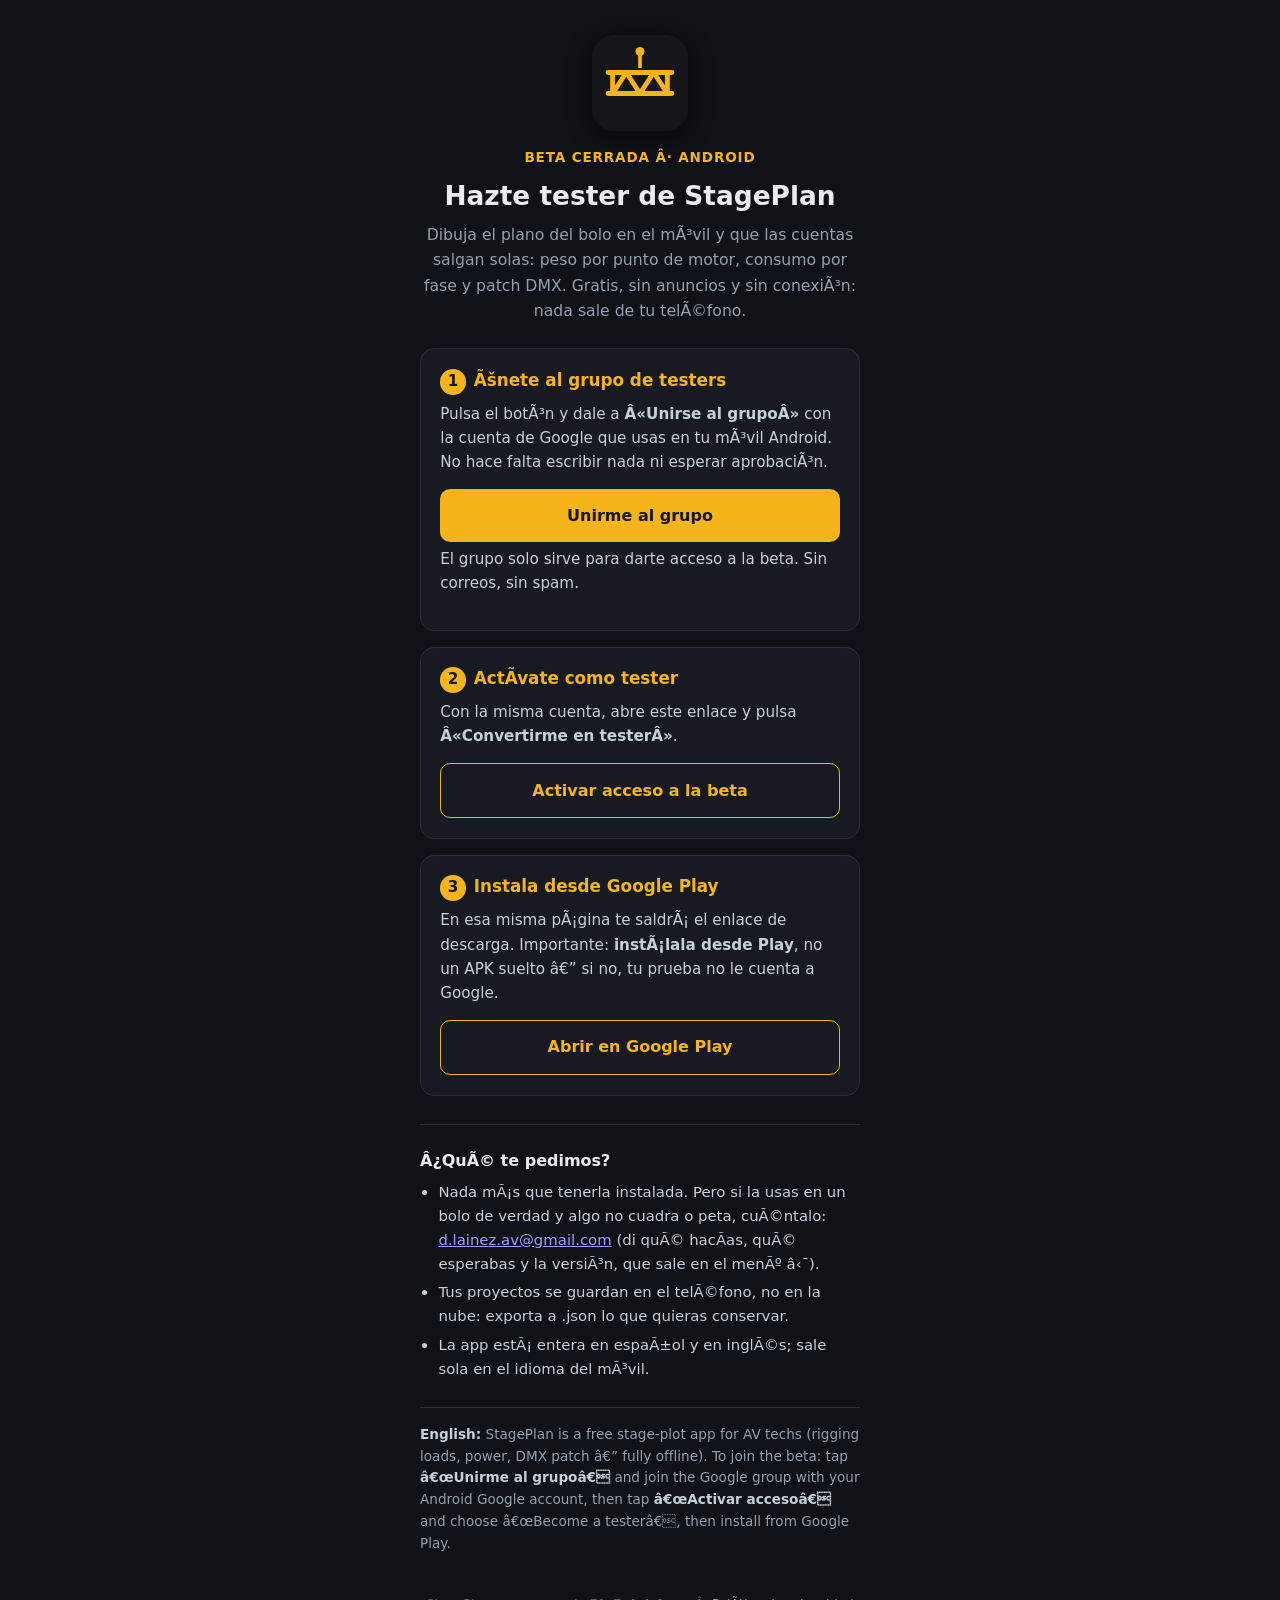
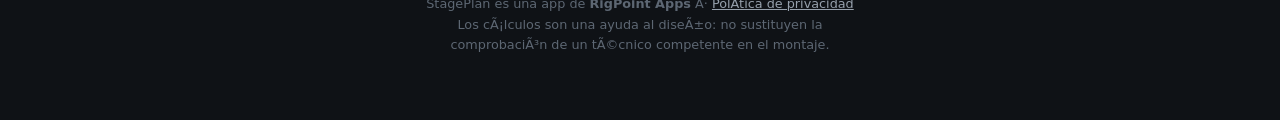
==== index.html @ bc7344dc "Landing de testers de StagePlan y politica de privacidad Co-Authored-By: Claude Fable 5 <noreply@ant" ====
﻿<!doctype html>
<html lang="es">
<head>
<meta charset="utf-8">
<meta name="viewport" content="width=device-width, initial-scale=1">
<title>Hazte tester de StagePlan</title>
<meta name="description" content="Ãšnete a la beta de StagePlan: planos de escenario con el peso, el consumo y el DMX calculados solos. Gratis y sin conexiÃ³n.">
<style>
  :root{ color-scheme: dark }
  *{ box-sizing:border-box }
  body{ margin:0; background:#0f1216; color:#e8ecf0;
        font:16px/1.6 system-ui,-apple-system,"Segoe UI",Roboto,sans-serif }
  main{ max-width:30rem; margin:0 auto; padding:2.2rem 1.25rem 4rem }
  .logo{ display:block; width:96px; height:96px; margin:0 auto 1rem;
         border-radius:22px; box-shadow:0 6px 24px rgba(0,0,0,.45) }
  h1{ font-size:1.65rem; text-align:center; margin:0 0 .3rem }
  .sub{ color:#96a0ac; text-align:center; margin:0 0 1.6rem; font-size:.98rem }
  .pill{ display:block; text-align:center; color:#f4b41a; font-weight:600;
         font-size:.85rem; letter-spacing:.06em; text-transform:uppercase;
         margin-bottom:.4rem }
  .paso{ border:1px solid #2a303a; border-radius:14px; background:#171b21;
         padding:1.1rem 1.2rem 1.25rem; margin:1rem 0 }
  .paso h2{ font-size:1.05rem; margin:0 0 .45rem; color:#f4b41a }
  .paso h2 span{ display:inline-block; width:1.6rem; height:1.6rem; line-height:1.6rem;
         text-align:center; background:#f4b41a; color:#14161a; border-radius:50%;
         font-size:.95rem; margin-right:.5rem; font-weight:700 }
  .paso p{ margin:.3rem 0 .9rem; color:#c7cfd8; font-size:.95rem }
  .btn{ display:block; text-align:center; text-decoration:none; font-weight:700;
        padding:.85rem 1rem; border-radius:10px; font-size:1rem }
  .btn-amber{ background:#f4b41a; color:#14161a }
  .btn-line{ border:1.5px solid #f4b41a; color:#f4b41a }
  .nota{ color:#96a0ac; font-size:.85rem; margin:.6rem 0 0 }
  .que{ margin:1.8rem 0 0; border-top:1px solid #2a303a; padding-top:1.4rem }
  .que h3{ font-size:1rem; margin:0 0 .5rem; color:#e8ecf0 }
  .que ul{ padding-left:1.15rem; margin:.4rem 0; color:#c7cfd8; font-size:.93rem }
  .que li{ margin:.3rem 0 }
  .en{ color:#96a0ac; font-size:.85rem; margin-top:1.6rem; border-top:1px solid #2a303a;
       padding-top:1rem }
  .en b{ color:#c7cfd8 }
  footer{ text-align:center; color:#5d6773; font-size:.8rem; margin-top:2.5rem }
  footer a{ color:#96a0ac }
</style>
</head>
<body>
<main>
  <svg class="logo" viewBox="0 0 512 512" role="img" aria-label="StagePlan">
    <rect width="512" height="512" rx="110" fill="#14161a"/>
    <g stroke="#f4b41a" stroke-width="26" stroke-linecap="round" fill="none">
      <line x1="86" y1="200" x2="426" y2="200"/>
      <line x1="86" y1="312" x2="426" y2="312"/>
      <line x1="110" y1="200" x2="110" y2="312"/>
      <line x1="402" y1="200" x2="402" y2="312"/>
      <line x1="110" y1="312" x2="183" y2="200"/>
      <line x1="183" y1="200" x2="256" y2="312"/>
      <line x1="256" y1="312" x2="329" y2="200"/>
      <line x1="329" y1="200" x2="402" y2="312"/>
    </g>
    <line x1="256" y1="88" x2="256" y2="176" stroke="#f4b41a" stroke-width="20"/>
    <circle cx="256" cy="88" r="24" fill="#f4b41a"/>
  </svg>

  <span class="pill">Beta cerrada Â· Android</span>
  <h1>Hazte tester de StagePlan</h1>
  <p class="sub">Dibuja el plano del bolo en el mÃ³vil y que las cuentas salgan solas:
  peso por punto de motor, consumo por fase y patch DMX. Gratis, sin anuncios y sin
  conexiÃ³n: nada sale de tu telÃ©fono.</p>
  <div class="paso">
    <h2><span>1</span>Ãšnete al grupo de testers</h2>
    <p>Pulsa el botÃ³n y dale a <b>Â«Unirse al grupoÂ»</b> con la cuenta de Google que
    usas en tu mÃ³vil Android. No hace falta escribir nada ni esperar aprobaciÃ³n.</p>
    <a class="btn btn-amber" href="https://groups.google.com/g/stageplan-testers" rel="noopener">Unirme al grupo</a>
    <p class="nota">El grupo solo sirve para darte acceso a la beta. Sin correos, sin spam.</p>
  </div>

  <div class="paso">
    <h2><span>2</span>ActÃ­vate como tester</h2>
    <p>Con la misma cuenta, abre este enlace y pulsa
    <b>Â«Convertirme en testerÂ»</b>.</p>
    <a class="btn btn-line" href="https://play.google.com/apps/testing/com.stageplan.app" rel="noopener">Activar acceso a la beta</a>
  </div>

  <div class="paso">
    <h2><span>3</span>Instala desde Google Play</h2>
    <p>En esa misma pÃ¡gina te saldrÃ¡ el enlace de descarga. Importante:
    <b>instÃ¡lala desde Play</b>, no un APK suelto â€” si no, tu prueba no le cuenta
    a Google.</p>
    <a class="btn btn-line" href="https://play.google.com/store/apps/details?id=com.stageplan.app" rel="noopener">Abrir en Google Play</a>
  </div>
  <div class="que">
    <h3>Â¿QuÃ© te pedimos?</h3>
    <ul>
      <li>Nada mÃ¡s que tenerla instalada. Pero si la usas en un bolo de verdad y algo
      no cuadra o peta, cuÃ©ntalo: <a href="mailto:d.lainez.av@gmail.com">d.lainez.av@gmail.com</a>
      (di quÃ© hacÃ­as, quÃ© esperabas y la versiÃ³n, que sale en el menÃº â‹¯).</li>
      <li>Tus proyectos se guardan en el telÃ©fono, no en la nube: exporta a .json lo
      que quieras conservar.</li>
      <li>La app estÃ¡ entera en espaÃ±ol y en inglÃ©s; sale sola en el idioma del mÃ³vil.</li>
    </ul>
  </div>

  <p class="en"><b>English:</b> StagePlan is a free stage-plot app for AV techs
  (rigging loads, power, DMX patch â€” fully offline). To join the beta: tap
  <b>â€œUnirme al grupoâ€</b> and join the Google group with your Android Google
  account, then tap <b>â€œActivar accesoâ€</b> and choose â€œBecome a testerâ€, then
  install from Google Play.</p>

  <footer>
    StagePlan es una app de <b>RigPoint Apps</b> Â·
    <a href="privacidad/">PolÃ­tica de privacidad</a><br>
    Los cÃ¡lculos son una ayuda al diseÃ±o: no sustituyen la comprobaciÃ³n de un
    tÃ©cnico competente en el montaje.
  </footer>
</main>
</body>
</html>
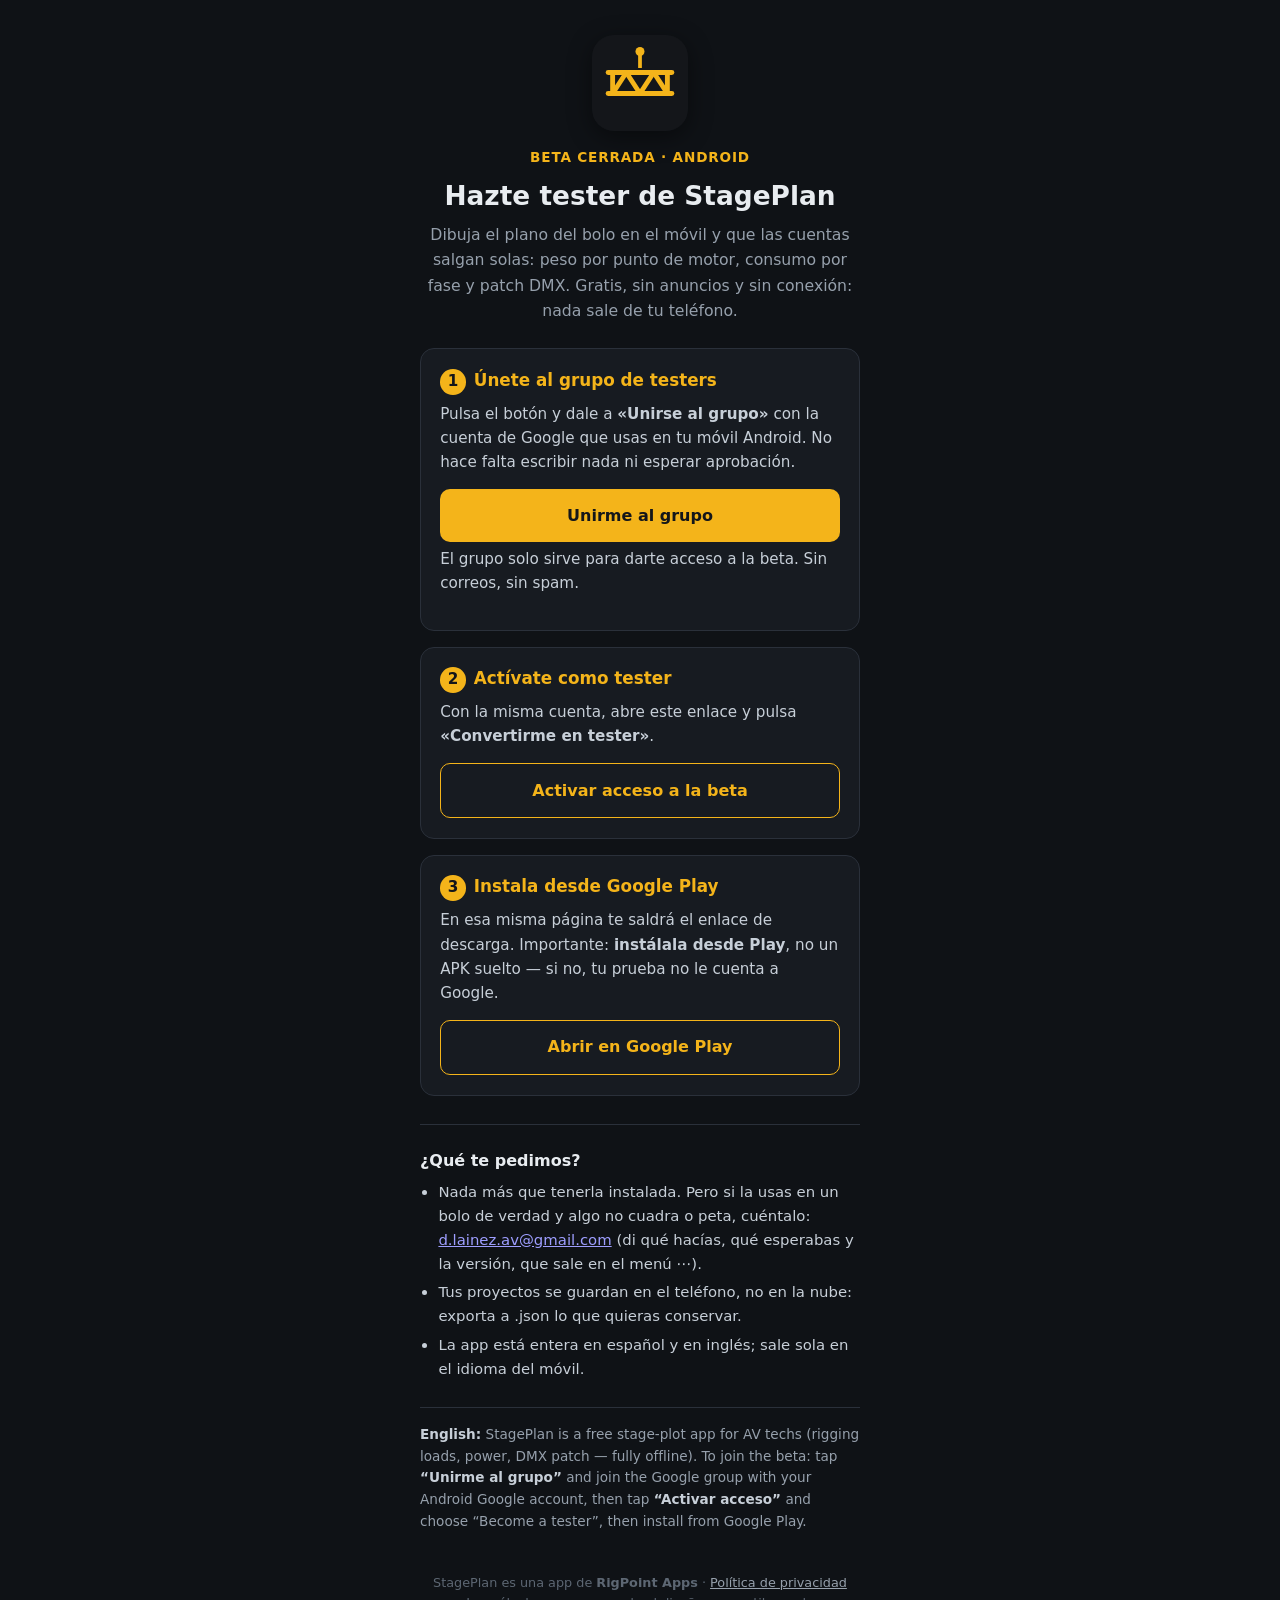
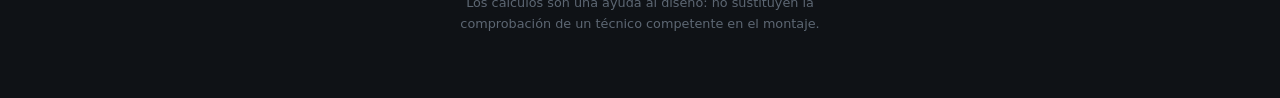
==== commit 0367a235: "Arregla la codificacion UTF-8 de la landing (acentos rotos) Co-Authored-By: Claude Fable 5 <noreply@" ====
--- a/index.html
+++ b/index.html
@@ -1,10 +1,10 @@
-﻿<!doctype html>
+<!doctype html>
 <html lang="es">
 <head>
 <meta charset="utf-8">
 <meta name="viewport" content="width=device-width, initial-scale=1">
 <title>Hazte tester de StagePlan</title>
-<meta name="description" content="Ãšnete a la beta de StagePlan: planos de escenario con el peso, el consumo y el DMX calculados solos. Gratis y sin conexiÃ³n.">
+<meta name="description" content="Únete a la beta de StagePlan: planos de escenario con el peso, el consumo y el DMX calculados solos. Gratis y sin conexión.">
 <style>
   :root{ color-scheme: dark }
   *{ box-sizing:border-box }
@@ -59,58 +59,57 @@
     <circle cx="256" cy="88" r="24" fill="#f4b41a"/>
   </svg>
 
-  <span class="pill">Beta cerrada Â· Android</span>
+  <span class="pill">Beta cerrada · Android</span>
   <h1>Hazte tester de StagePlan</h1>
-  <p class="sub">Dibuja el plano del bolo en el mÃ³vil y que las cuentas salgan solas:
+  <p class="sub">Dibuja el plano del bolo en el móvil y que las cuentas salgan solas:
   peso por punto de motor, consumo por fase y patch DMX. Gratis, sin anuncios y sin
-  conexiÃ³n: nada sale de tu telÃ©fono.</p>
+  conexión: nada sale de tu teléfono.</p>
   <div class="paso">
-    <h2><span>1</span>Ãšnete al grupo de testers</h2>
-    <p>Pulsa el botÃ³n y dale a <b>Â«Unirse al grupoÂ»</b> con la cuenta de Google que
-    usas en tu mÃ³vil Android. No hace falta escribir nada ni esperar aprobaciÃ³n.</p>
+    <h2><span>1</span>Únete al grupo de testers</h2>
+    <p>Pulsa el botón y dale a <b>«Unirse al grupo»</b> con la cuenta de Google que
+    usas en tu móvil Android. No hace falta escribir nada ni esperar aprobación.</p>
     <a class="btn btn-amber" href="https://groups.google.com/g/stageplan-testers" rel="noopener">Unirme al grupo</a>
     <p class="nota">El grupo solo sirve para darte acceso a la beta. Sin correos, sin spam.</p>
   </div>
 
   <div class="paso">
-    <h2><span>2</span>ActÃ­vate como tester</h2>
+    <h2><span>2</span>Actívate como tester</h2>
     <p>Con la misma cuenta, abre este enlace y pulsa
-    <b>Â«Convertirme en testerÂ»</b>.</p>
+    <b>«Convertirme en tester»</b>.</p>
     <a class="btn btn-line" href="https://play.google.com/apps/testing/com.stageplan.app" rel="noopener">Activar acceso a la beta</a>
   </div>
 
   <div class="paso">
     <h2><span>3</span>Instala desde Google Play</h2>
-    <p>En esa misma pÃ¡gina te saldrÃ¡ el enlace de descarga. Importante:
-    <b>instÃ¡lala desde Play</b>, no un APK suelto â€” si no, tu prueba no le cuenta
+    <p>En esa misma página te saldrá el enlace de descarga. Importante:
+    <b>instálala desde Play</b>, no un APK suelto — si no, tu prueba no le cuenta
     a Google.</p>
     <a class="btn btn-line" href="https://play.google.com/store/apps/details?id=com.stageplan.app" rel="noopener">Abrir en Google Play</a>
   </div>
   <div class="que">
-    <h3>Â¿QuÃ© te pedimos?</h3>
+    <h3>¿Qué te pedimos?</h3>
     <ul>
-      <li>Nada mÃ¡s que tenerla instalada. Pero si la usas en un bolo de verdad y algo
-      no cuadra o peta, cuÃ©ntalo: <a href="mailto:d.lainez.av@gmail.com">d.lainez.av@gmail.com</a>
-      (di quÃ© hacÃ­as, quÃ© esperabas y la versiÃ³n, que sale en el menÃº â‹¯).</li>
-      <li>Tus proyectos se guardan en el telÃ©fono, no en la nube: exporta a .json lo
+      <li>Nada más que tenerla instalada. Pero si la usas en un bolo de verdad y algo
+      no cuadra o peta, cuéntalo: <a href="mailto:d.lainez.av@gmail.com">d.lainez.av@gmail.com</a>
+      (di qué hacías, qué esperabas y la versión, que sale en el menú ⋯).</li>
+      <li>Tus proyectos se guardan en el teléfono, no en la nube: exporta a .json lo
       que quieras conservar.</li>
-      <li>La app estÃ¡ entera en espaÃ±ol y en inglÃ©s; sale sola en el idioma del mÃ³vil.</li>
+      <li>La app está entera en español y en inglés; sale sola en el idioma del móvil.</li>
     </ul>
   </div>
 
   <p class="en"><b>English:</b> StagePlan is a free stage-plot app for AV techs
-  (rigging loads, power, DMX patch â€” fully offline). To join the beta: tap
-  <b>â€œUnirme al grupoâ€</b> and join the Google group with your Android Google
-  account, then tap <b>â€œActivar accesoâ€</b> and choose â€œBecome a testerâ€, then
+  (rigging loads, power, DMX patch — fully offline). To join the beta: tap
+  <b>“Unirme al grupo”</b> and join the Google group with your Android Google
+  account, then tap <b>“Activar acceso”</b> and choose “Become a tester”, then
   install from Google Play.</p>
 
   <footer>
-    StagePlan es una app de <b>RigPoint Apps</b> Â·
-    <a href="privacidad/">PolÃ­tica de privacidad</a><br>
-    Los cÃ¡lculos son una ayuda al diseÃ±o: no sustituyen la comprobaciÃ³n de un
-    tÃ©cnico competente en el montaje.
+    StagePlan es una app de <b>RigPoint Apps</b> ·
+    <a href="privacidad/">Política de privacidad</a><br>
+    Los cálculos son una ayuda al diseño: no sustituyen la comprobación de un
+    técnico competente en el montaje.
   </footer>
 </main>
 </body>
 </html>
-
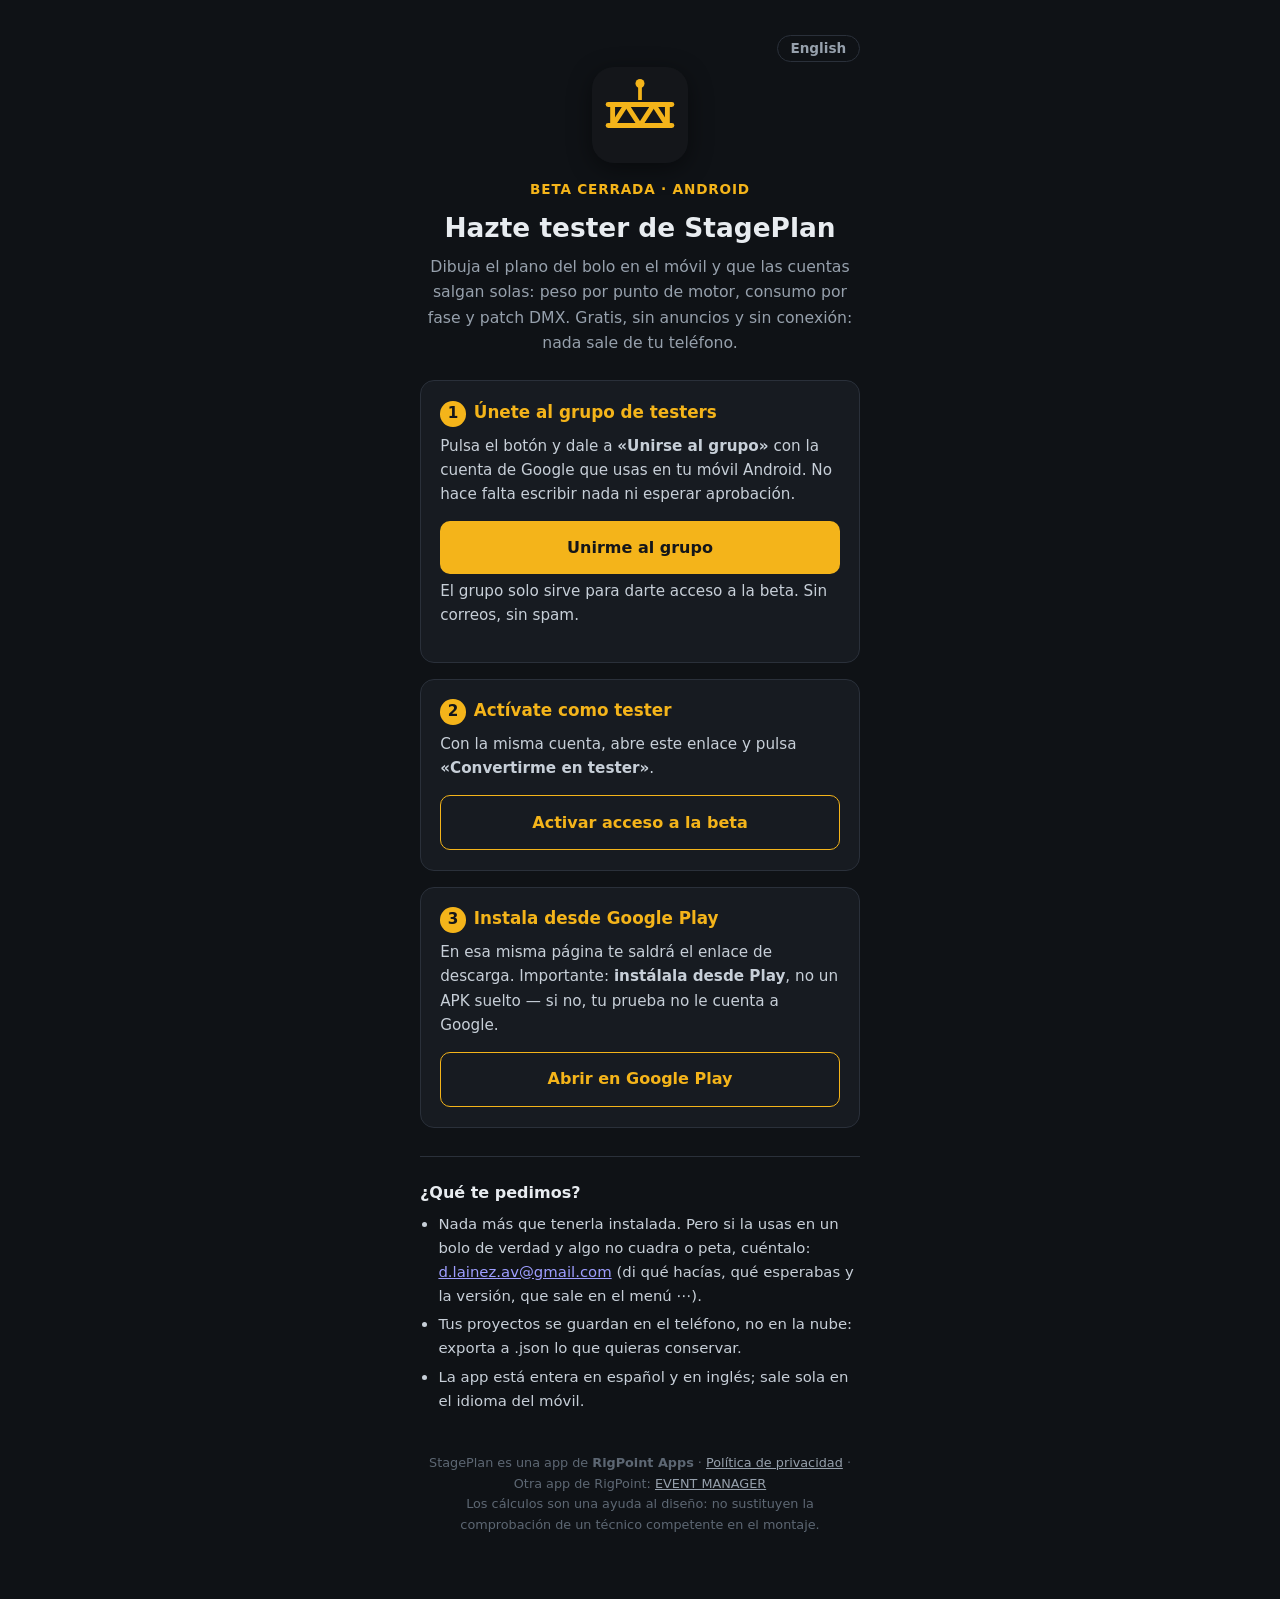
==== commit cab6282a: "Página pública de EVENT MANAGER (es/en) y enlace desde la landing Co-Authored-By: Claude Opus 5 <nor" ====
--- a/index.html
+++ b/index.html
@@ -5,6 +5,8 @@
 <meta name="viewport" content="width=device-width, initial-scale=1">
 <title>Hazte tester de StagePlan</title>
 <meta name="description" content="Únete a la beta de StagePlan: planos de escenario con el peso, el consumo y el DMX calculados solos. Gratis y sin conexión.">
+<link rel="alternate" hreflang="en" href="https://rigpoint-apps.github.io/en/">
+<link rel="alternate" hreflang="es" href="https://rigpoint-apps.github.io/">
 <style>
   :root{ color-scheme: dark }
   *{ box-sizing:border-box }
@@ -34,15 +36,17 @@
   .que h3{ font-size:1rem; margin:0 0 .5rem; color:#e8ecf0 }
   .que ul{ padding-left:1.15rem; margin:.4rem 0; color:#c7cfd8; font-size:.93rem }
   .que li{ margin:.3rem 0 }
-  .en{ color:#96a0ac; font-size:.85rem; margin-top:1.6rem; border-top:1px solid #2a303a;
-       padding-top:1rem }
-  .en b{ color:#c7cfd8 }
+  .lang{ text-align:right; margin:0 0 .4rem }
+  .lang a{ color:#96a0ac; text-decoration:none; font-size:.85rem; font-weight:600;
+           border:1px solid #2a303a; border-radius:999px; padding:.28rem .8rem }
+  .lang a:hover{ color:#f4b41a; border-color:#f4b41a }
   footer{ text-align:center; color:#5d6773; font-size:.8rem; margin-top:2.5rem }
   footer a{ color:#96a0ac }
 </style>
 </head>
 <body>
 <main>
+  <nav class="lang"><a href="en/" hreflang="en" lang="en">English</a></nav>
   <svg class="logo" viewBox="0 0 512 512" role="img" aria-label="StagePlan">
     <rect width="512" height="512" rx="110" fill="#14161a"/>
     <g stroke="#f4b41a" stroke-width="26" stroke-linecap="round" fill="none">
@@ -98,15 +102,10 @@
     </ul>
   </div>
 
-  <p class="en"><b>English:</b> StagePlan is a free stage-plot app for AV techs
-  (rigging loads, power, DMX patch — fully offline). To join the beta: tap
-  <b>“Unirme al grupo”</b> and join the Google group with your Android Google
-  account, then tap <b>“Activar acceso”</b> and choose “Become a tester”, then
-  install from Google Play.</p>
-
   <footer>
     StagePlan es una app de <b>RigPoint Apps</b> ·
-    <a href="privacidad/">Política de privacidad</a><br>
+    <a href="privacidad/">Política de privacidad</a> ·
+    Otra app de RigPoint: <a href="event-manager/">EVENT MANAGER</a><br>
     Los cálculos son una ayuda al diseño: no sustituyen la comprobación de un
     técnico competente en el montaje.
   </footer>
